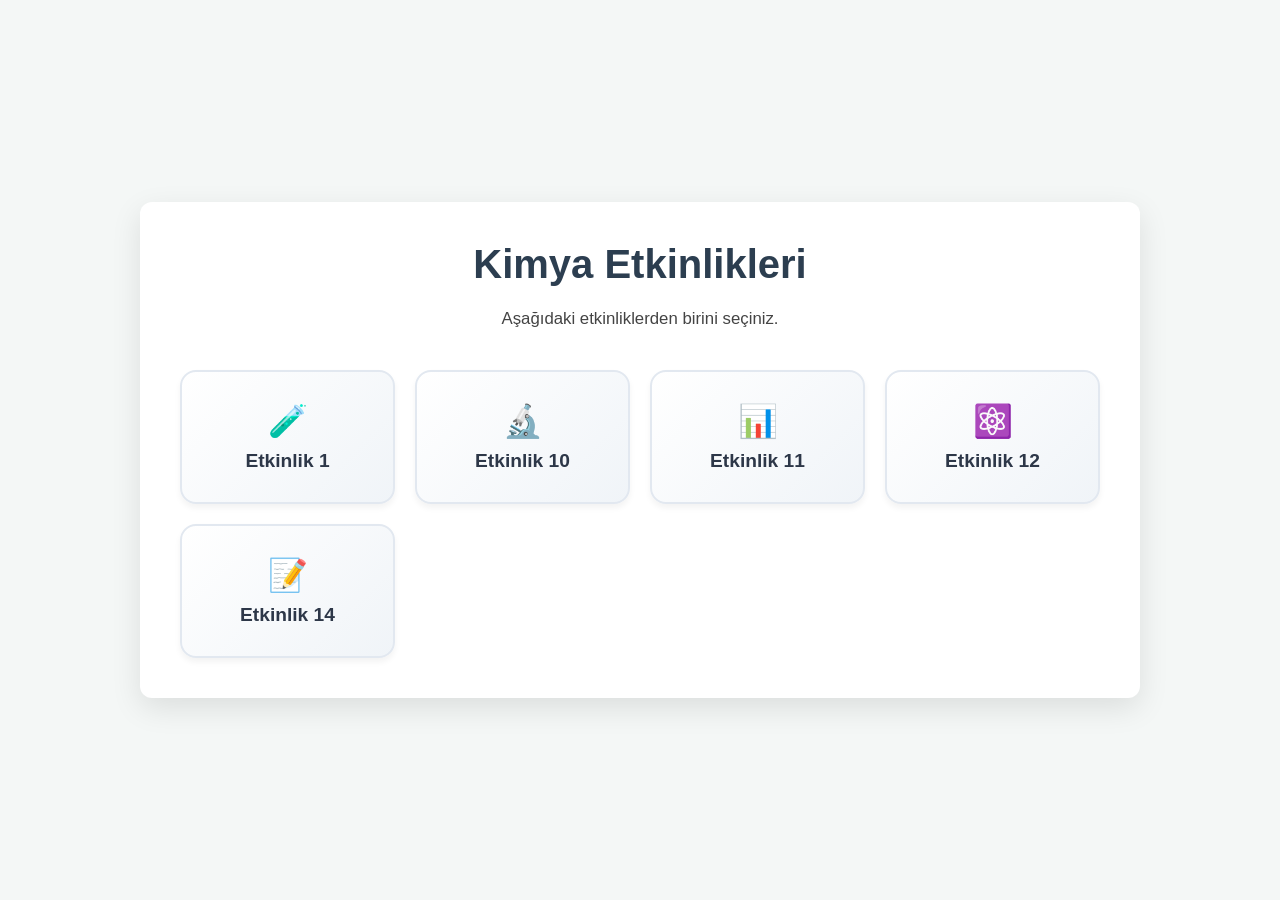
==== index.html @ e698ffbd "v1.1" ====
<!DOCTYPE html>
<html lang="tr">

<head>
    <meta charset="UTF-8">
    <meta name="viewport" content="width=device-width, initial-scale=1.0">
    <title>İnteraktif Etkinlikler</title>
    <link rel="stylesheet" href="style.css">
</head>

<body>
    <div class="container">
        <h1 class="header-title">Kimya Etkinlikleri</h1>
        <p class="instruction-text" style="text-align: center;">Aşağıdaki etkinliklerden birini seçiniz.</p>

        <div class="entry-grid">
            <a href="etkinlik1.html" class="entry-btn">
                <span style="font-size: 2rem; margin-bottom: 10px;">🧪</span>
                Etkinlik 1
            </a>
            <a href="etkinlik10.html" class="entry-btn">
                <span style="font-size: 2rem; margin-bottom: 10px;">🔬</span>
                Etkinlik 10
            </a>
            <a href="etkinlik11.html" class="entry-btn">
                <span style="font-size: 2rem; margin-bottom: 10px;">📊</span>
                Etkinlik 11
            </a>
            <a href="etkinlik12.html" class="entry-btn">
                <span style="font-size: 2rem; margin-bottom: 10px;">⚛️</span>
                Etkinlik 12
            </a>
            <a href="etkinlik14.html" class="entry-btn">
                <span style="font-size: 2rem; margin-bottom: 10px;">📝</span>
                Etkinlik 14
            </a>
        </div>
    </div>
</body>

</html>
---- style.css ----
/* Core Reset and Variables */
* {
    margin: 0;
    padding: 0;
    box-sizing: border-box;
    font-family: 'Segoe UI', Arial, sans-serif;
}

body {
    background-color: #f4f7f6;
    color: #333;
    display: flex;
    justify-content: center;
    align-items: center;
    min-height: 100vh;
    padding: 20px;
}

.container {
    background-color: #fff;
    border-radius: 12px;
    box-shadow: 0 10px 30px rgba(0, 0, 0, 0.1);
    width: 100%;
    max-width: 1000px;
    padding: 40px;
    position: relative;
    overflow: hidden;
}

/* Entry Page Styles */
.entry-grid {
    display: grid;
    grid-template-columns: repeat(auto-fit, minmax(180px, 1fr));
    gap: 20px;
    margin-top: 40px;
}

.entry-btn {
    display: flex;
    flex-direction: column;
    align-items: center;
    justify-content: center;
    padding: 30px 20px;
    background: linear-gradient(135deg, #ffffff 0%, #f0f4f8 100%);
    border: 2px solid #e2e8f0;
    border-radius: 16px;
    text-decoration: none;
    color: #2d3748;
    font-size: 1.2rem;
    font-weight: 600;
    transition: all 0.3s ease;
    box-shadow: 0 4px 6px rgba(0, 0, 0, 0.05);
}

.entry-btn:hover {
    transform: translateY(-5px);
    box-shadow: 0 12px 20px rgba(0, 0, 0, 0.1);
    border-color: #4299e1;
    color: #2b6cb0;
}

.header-title {
    text-align: center;
    font-size: 2.5rem;
    color: #2c3e50;
    margin-bottom: 20px;
    font-weight: 700;
}

/* Activity 1 Styles - Exact Match */
.etkinlik-header-container {
    display: flex;
    align-items: center;
    justify-content: center;
    margin-bottom: 30px;
    position: relative;
}

.etkinlik-header-line {
    height: 2px;
    background-color: #ffe19c;
    flex-grow: 1;
    position: relative;
}

.etkinlik-header-line::before,
.etkinlik-header-line::after {
    content: '';
    position: absolute;
    top: -4px;
    width: 10px;
    height: 10px;
    background-color: #ffe19c;
    border-radius: 50%;
}

.etkinlik-header-line.left::before {
    left: 0;
}

.etkinlik-header-line.right::after {
    right: 0;
}

.etkinlik-header-title {
    background-color: #ffe19c;
    padding: 10px 40px;
    border-radius: 12px;
    font-size: 1.6rem;
    font-weight: 700;
    margin: 0 15px;
    color: #2c3e50;
    box-shadow: 0 2px 4px rgba(0, 0, 0, 0.05);
}

.instruction-text {
    font-size: 1.05rem;
    line-height: 1.4;
    margin-bottom: 8px;
    color: #444;
}

.ph-scale-container {
    margin: 130px 0 40px 0;
    position: relative;
}

.ph-scale-tubes {
    display: flex;
    justify-content: space-between;
    align-items: flex-end;
    margin-bottom: 20px;
    padding: 0 20px;
}

.ph-item {
    display: flex;
    flex-direction: column;
    align-items: center;
    width: 30px;
    position: relative;
}

.ph-label {
    position: absolute;
    bottom: 100%;
    left: 50%;
    font-size: 0.85rem;
    transform: translateX(-50%);
    white-space: nowrap;
    padding-bottom: 12px;
    font-weight: 600;
    color: #444;
    writing-mode: vertical-rl;
    text-orientation: mixed;
    transform: rotate(180deg) translateX(50%);
    /* Flip to read upwards */
    height: 150px;
    /* Give a fixed height to prevent overlapping layout shifts */
    text-align: left;
}

.ph-tube {
    width: 26px;
    height: 75px;
    border-radius: 15px;
    display: flex;
    align-items: flex-end;
    justify-content: center;
    padding-bottom: 3px;
    box-shadow: inset -4px 0 8px rgba(0, 0, 0, 0.3), inset 4px 0 8px rgba(255, 255, 255, 0.6), 2px 3px 6px rgba(0, 0, 0, 0.2);
}

.ph-number {
    width: 20px;
    height: 20px;
    background: radial-gradient(circle at 30% 30%, #ffffff 0%, #dcdcdc 50%, #999999 100%);
    border-radius: 50%;
    display: flex;
    align-items: center;
    justify-content: center;
    font-size: 0.8rem;
    font-weight: 800;
    color: #222;
    box-shadow: 1px 1px 3px rgba(0, 0, 0, 0.5), inset -1px -1px 2px rgba(0, 0, 0, 0.2);
    border: 1px solid #aaa;
    text-shadow: 0px 1px 0px rgba(255, 255, 255, 0.8);
}

/* pH Colors */
.ph-0 {
    background: linear-gradient(180deg, #ff0000 0%, #cc0000 100%);
}

.ph-1 {
    background: linear-gradient(180deg, #ff4500 0%, #cc3700 100%);
}

.ph-2 {
    background: linear-gradient(180deg, #ff8c00 0%, #cc7000 100%);
}

.ph-3 {
    background: linear-gradient(180deg, #ffd700 0%, #cca000 100%);
}

.ph-4 {
    background: linear-gradient(180deg, #ffff00 0%, #cccc00 100%);
}

.ph-5 {
    background: linear-gradient(180deg, #9acd32 0%, #759c26 100%);
}

.ph-6 {
    background: linear-gradient(180deg, #32cd32 0%, #269c26 100%);
}

.ph-7 {
    background: linear-gradient(180deg, #008000 0%, #006600 100%);
}

.ph-8 {
    background: linear-gradient(180deg, #00fa9a 0%, #00cc7d 100%);
}

.ph-9 {
    background: linear-gradient(180deg, #00ced1 0%, #009e9e 100%);
}

.ph-10 {
    background: linear-gradient(180deg, #1e90ff 0%, #186fcc 100%);
}

.ph-11 {
    background: linear-gradient(180deg, #4169e1 0%, #3152b3 100%);
}

.ph-12 {
    background: linear-gradient(180deg, #0000ff 0%, #0000cc 100%);
}

.ph-13 {
    background: linear-gradient(180deg, #4b0082 0%, #3a0066 100%);
}

.ph-14 {
    background: linear-gradient(180deg, #8a2be2 0%, #6d22b3 100%);
}

/* New pH Arrows */
.ph-scale-bottom {
    margin-top: 15px;
    padding: 0 15px;
}

.ph-arrow-line-container {
    position: relative;
    height: 3px;
    background: linear-gradient(to right, #ff0000 0%, #ffff00 30%, #008000 50%, #0000ff 80%, #8a2be2 100%);
    border-radius: 2px;
    margin-bottom: 6px;
    margin-left: 10px;
    margin-right: 10px;
}

.ph-arrow-line-container::before {
    content: '';
    position: absolute;
    left: -10px;
    top: -4px;
    border-top: 5px solid transparent;
    border-bottom: 5px solid transparent;
    border-right: 10px solid #ff0000;
}

.ph-arrow-line-container::after {
    content: '';
    position: absolute;
    right: -10px;
    top: -4px;
    border-top: 5px solid transparent;
    border-bottom: 5px solid transparent;
    border-left: 10px solid #8a2be2;
}

.ph-tick {
    position: absolute;
    left: 50%;
    top: 3px;
    width: 2px;
    height: 10px;
    background-color: #008000;
    transform: translateX(-50%);
}

.ph-arrow-labels {
    display: flex;
    justify-content: space-between;
    font-weight: 500;
    color: #000;
    font-size: 0.95rem;
    padding: 0 5px;
}

.bold-instruction {
    font-weight: 700;
    margin: 30px 0 20px 0;
    font-size: 1.1rem;
}

.question-table {
    width: 100%;
    border-collapse: separate;
    border-spacing: 0;
    margin-bottom: 30px;
}

.question-table th,
.question-table td {
    border: 1px solid #e0e0e0;
    padding: 12px 15px;
}

.question-table th.col-dogru {
    background-color: #0db0e6;
    color: white;
    font-size: 1.1rem;
    border-color: #0db0e6;
    border-radius: 6px 0 0 0;
    width: 120px;
    text-align: center;
}

.question-table th.col-yanlis {
    background-color: #f18b45;
    color: white;
    font-size: 1.1rem;
    border-color: #f18b45;
    border-radius: 0 6px 0 0;
    width: 120px;
    text-align: center;
}

.question-table td.col-dogru {
    background-color: #f2fbff;
    border-color: #bcecfb;
    text-align: center;
}

.question-table td.col-yanlis {
    background-color: #fff6f0;
    border-color: #fde7da;
    text-align: center;
}

.question-table tr:last-child td.col-dogru {
    border-radius: 0 0 0 6px;
}

.question-table tr:last-child td.col-yanlis {
    border-radius: 0 0 6px 0;
}

.question-text {
    font-size: 1.05rem;
    border-left: 2px solid #0db0e6;
}

.checkbox {
    width: 32px;
    height: 32px;
    border-radius: 6px;
    background-color: white;
    display: inline-flex;
    align-items: center;
    justify-content: center;
    cursor: pointer;
    font-size: 1.4rem;
    font-weight: bold;
    user-select: none;
    transition: all 0.2s;
}

.col-dogru .checkbox {
    border: 2px solid #0db0e6;
    color: #0db0e6;
}

.col-yanlis .checkbox {
    border: 2px solid #f18b45;
    color: #f18b45;
}

.checkbox:hover {
    transform: scale(1.05);
    box-shadow: 0 2px 5px rgba(0, 0, 0, 0.1);
}

.checkbox.checked.dogru {
    background-color: #0db0e6;
    color: white;
}

.checkbox.checked.yanlis {
    background-color: #f18b45;
    color: white;
}

.check-btn-wrapper {
    text-align: center;
    margin-top: 30px;
}

.check-btn {
    background-color: #4caf50;
    color: white;
    border: none;
    padding: 15px 40px;
    font-size: 1.2rem;
    font-weight: bold;
    border-radius: 30px;
    cursor: pointer;
    box-shadow: 0 4px 10px rgba(76, 175, 80, 0.3);
    transition: all 0.3s;
}

.check-btn:hover {
    background-color: #45a049;
    transform: translateY(-2px);
    box-shadow: 0 6px 15px rgba(76, 175, 80, 0.4);
}

.nav-back {
    position: absolute;
    top: 20px;
    left: 20px;
    text-decoration: none;
    color: #666;
    font-weight: bold;
    display: flex;
    align-items: center;
    transition: color 0.2s;
}

.nav-back:hover {
    color: #000;
}

.nav-back svg {
    margin-right: 5px;
    width: 20px;
    height: 20px;
}

/* Feedback Animations */
@keyframes shake {

    0%,
    100% {
        transform: translateX(0);
    }

    25% {
        transform: translateX(-5px);
    }

    75% {
        transform: translateX(5px);
    }
}

.row-error {
    animation: shake 0.4s ease-in-out;
}

.row-error td {
    background-color: #ffeeee !important;
}

.row-success td {
    background-color: #eeffee !important;
}

.result-message {
    text-align: center;
    margin-top: 20px;
    font-size: 1.2rem;
    font-weight: bold;
    display: none;
}

.result-message.success {
    color: #2e7d32;
    display: block;
}

.result-message.error {
    color: #c62828;
    display: block;
}
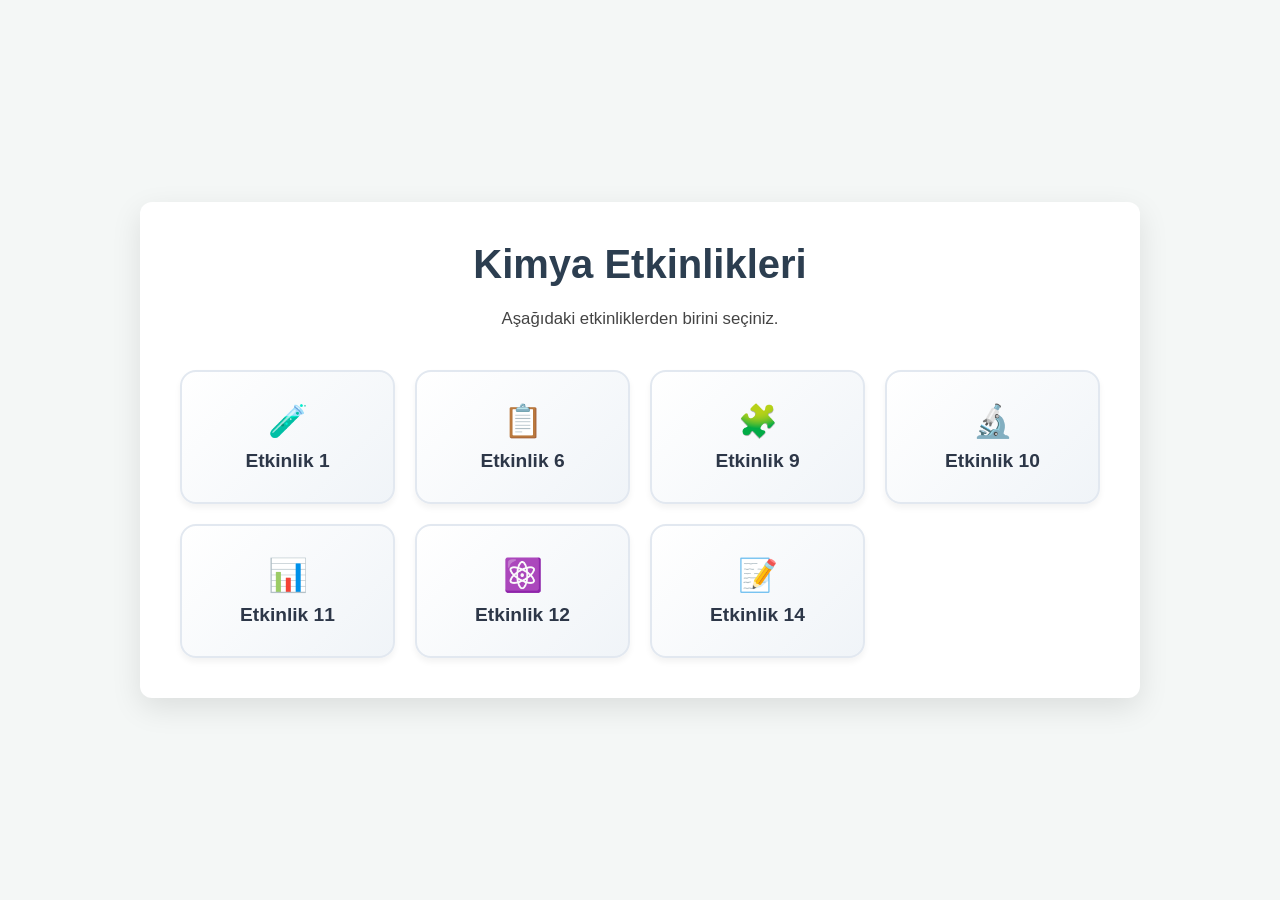
==== commit 27653a0b: "v1.2" ====
--- a/index.html
+++ b/index.html
@@ -17,6 +17,14 @@
             <a href="etkinlik1.html" class="entry-btn">
                 <span style="font-size: 2rem; margin-bottom: 10px;">🧪</span>
                 Etkinlik 1
+            </a>
+            <a href="etkinlik6.html" class="entry-btn">
+                <span style="font-size: 2rem; margin-bottom: 10px;">📋</span>
+                Etkinlik 6
+            </a>
+            <a href="etkinlik9.html" class="entry-btn">
+                <span style="font-size: 2rem; margin-bottom: 10px;">🧩</span>
+                Etkinlik 9
             </a>
             <a href="etkinlik10.html" class="entry-btn">
                 <span style="font-size: 2rem; margin-bottom: 10px;">🔬</span>
--- a/style.css
+++ b/style.css
@@ -83,23 +83,26 @@
     position: relative;
 }
 
-.etkinlik-header-line::before,
-.etkinlik-header-line::after {
+.etkinlik-header-line.left::before {
     content: '';
     position: absolute;
     top: -4px;
+    left: 0;
     width: 10px;
     height: 10px;
     background-color: #ffe19c;
     border-radius: 50%;
 }
 
-.etkinlik-header-line.left::before {
-    left: 0;
-}
-
 .etkinlik-header-line.right::after {
+    content: '';
+    position: absolute;
+    top: -4px;
     right: 0;
+    width: 10px;
+    height: 10px;
+    background-color: #ffe19c;
+    border-radius: 50%;
 }
 
 .etkinlik-header-title {
